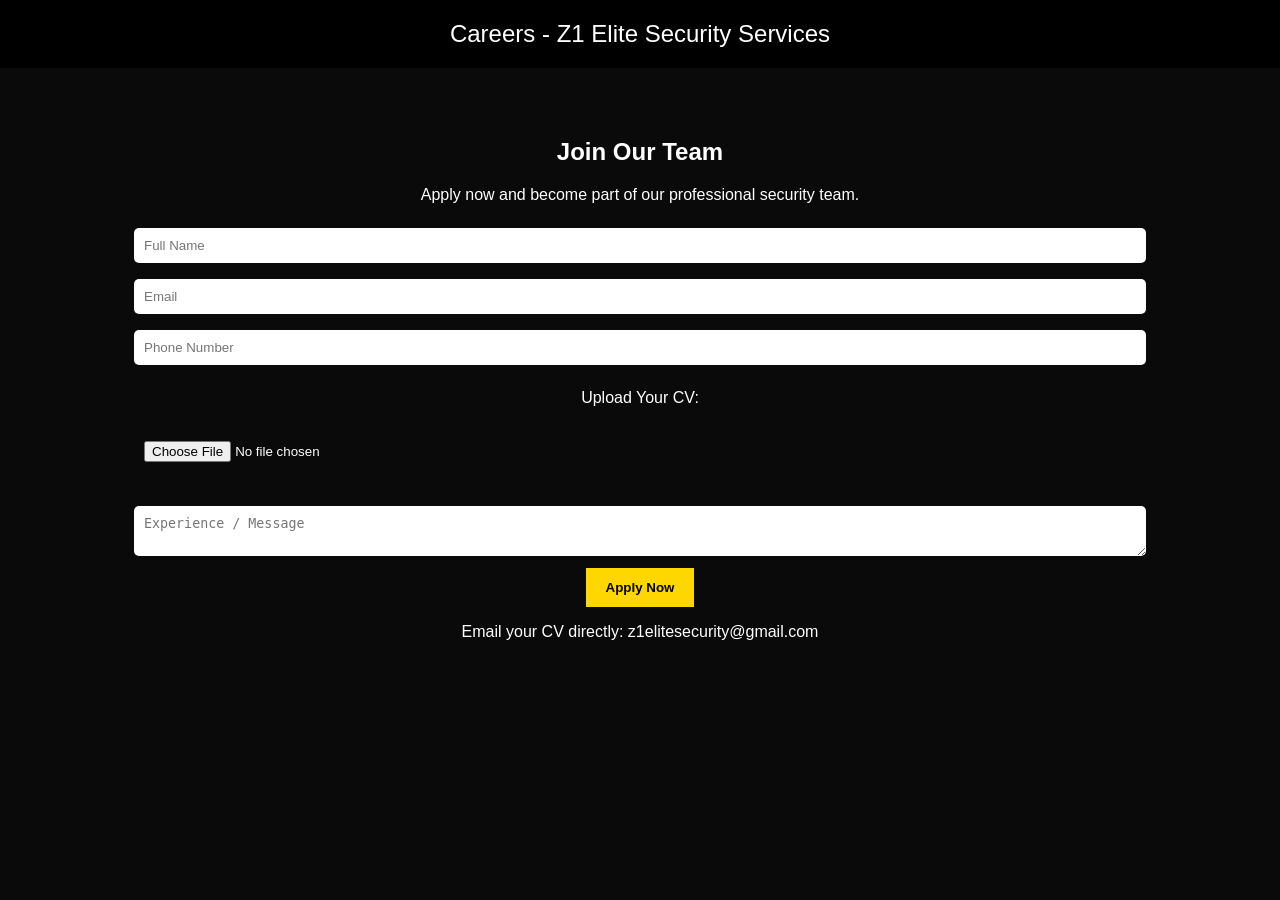
==== careers.html @ fc6fb358 "Create careers.html" ====
<!DOCTYPE html>
<html>
<head>
  <meta charset="UTF-8">
  <title>Careers - Z1 Elite Security</title>

  <style>
    body{
      margin:0;
      font-family: Arial;
      background:#0a0a0a;
      color:white;
      text-align:center;
    }

    header{
      padding:20px;
      background:black;
      font-size:24px;
    }

    .section{
      padding:50px 20px;
    }

    input, textarea{
      width:80%;
      padding:10px;
      margin:8px;
      border-radius:5px;
      border:none;
    }

    button{
      padding:12px 20px;
      background:gold;
      border:none;
      font-weight:bold;
      cursor:pointer;
    }
  </style>
</head>

<body>

<header>
  Careers - Z1 Elite Security Services
</header>

<div class="section">
  <h2>Join Our Team</h2>

  <p>Apply now and become part of our professional security team.</p>

  <form>
    <input type="text" placeholder="Full Name"><br>
    <input type="email" placeholder="Email"><br>
    <input type="text" placeholder="Phone Number"><br>
    
    <p>Upload Your CV:</p>
    <input type="file"><br><br>

    <textarea placeholder="Experience / Message"></textarea><br>

    <button type="submit">Apply Now</button>
  </form>

  <p>Email your CV directly: z1elitesecurity@gmail.com</p>
</div>

</body>
</html>
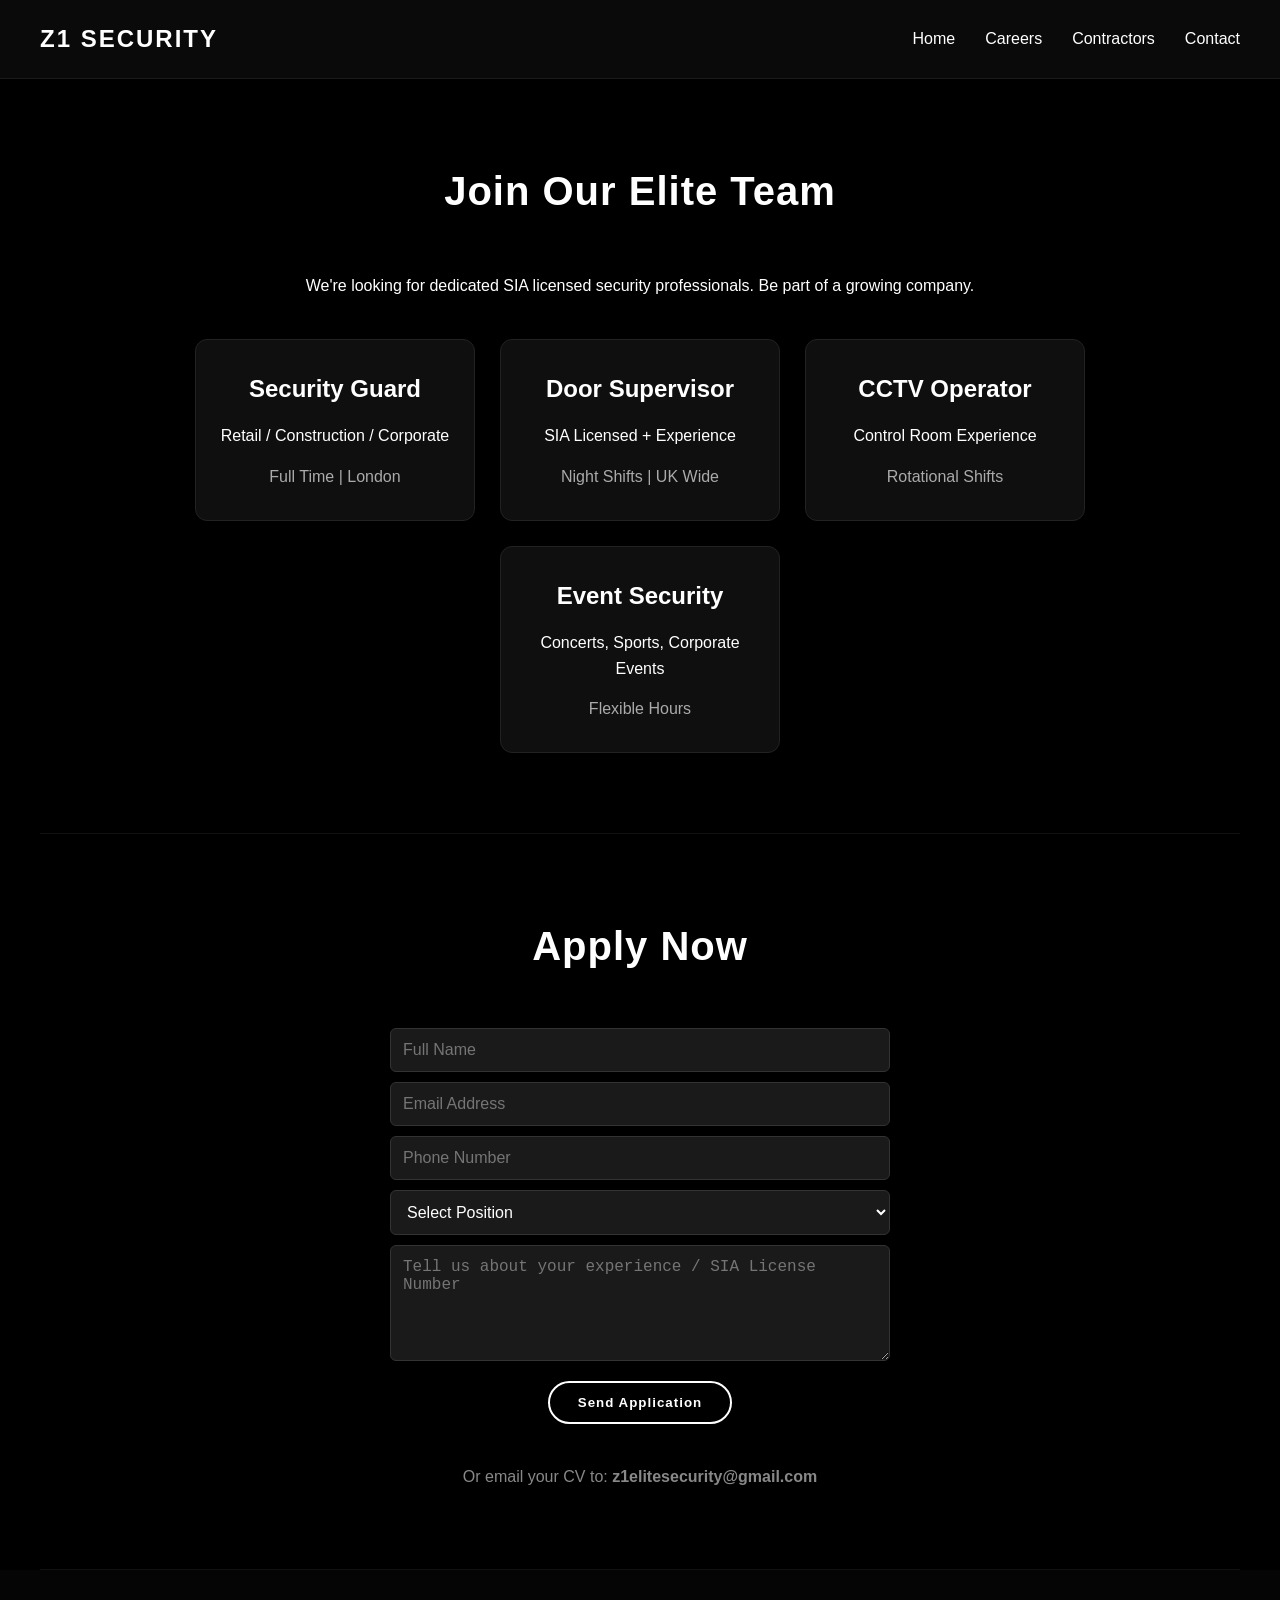
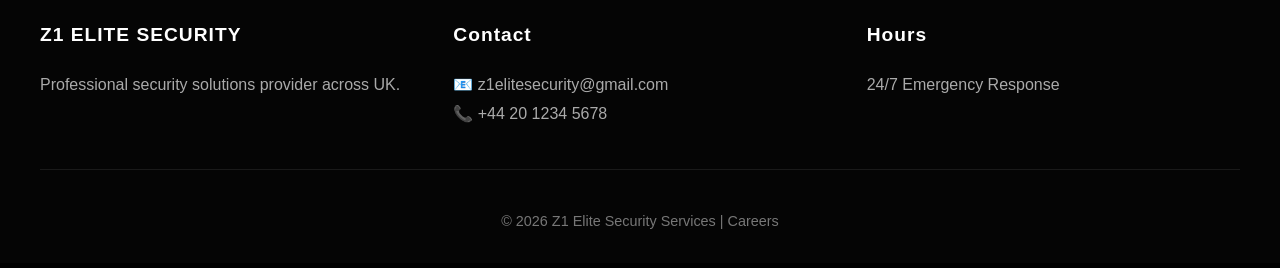
==== commit a3b47c93: "Create careers.html" ====
--- a/careers.html
+++ b/careers.html
@@ -1,72 +1,89 @@
 <!DOCTYPE html>
-<html>
+<html lang="en">
 <head>
   <meta charset="UTF-8">
-  <title>Careers - Z1 Elite Security</title>
-
-  <style>
-    body{
-      margin:0;
-      font-family: Arial;
-      background:#0a0a0a;
-      color:white;
-      text-align:center;
-    }
-
-    header{
-      padding:20px;
-      background:black;
-      font-size:24px;
-    }
-
-    .section{
-      padding:50px 20px;
-    }
-
-    input, textarea{
-      width:80%;
-      padding:10px;
-      margin:8px;
-      border-radius:5px;
-      border:none;
-    }
-
-    button{
-      padding:12px 20px;
-      background:gold;
-      border:none;
-      font-weight:bold;
-      cursor:pointer;
-    }
-  </style>
+  <meta name="viewport" content="width=device-width, initial-scale=1.0">
+  <title>Careers | Z1 Elite Security</title>
+  <link rel="icon" href="logo.png">
+  <link rel="stylesheet" href="style.css">
 </head>
-
 <body>
 
-<header>
-  Careers - Z1 Elite Security Services
-</header>
+<nav>
+  <div class="logo-text">Z1 SECURITY</div>
+  <ul>
+    <li><a href="index.html">Home</a></li>
+    <li><a href="careers.html">Careers</a></li>
+    <li><a href="contractors.html">Contractors</a></li>
+    <li><a href="contact.html">Contact</a></li>
+  </ul>
+</nav>
 
 <div class="section">
-  <h2>Join Our Team</h2>
+  <h2>Join Our Elite Team</h2>
+  <p style="max-width: 700px; margin: 0 auto 40px auto;">We're looking for dedicated SIA licensed security professionals. Be part of a growing company.</p>
 
-  <p>Apply now and become part of our professional security team.</p>
-
-  <form>
-    <input type="text" placeholder="Full Name"><br>
-    <input type="email" placeholder="Email"><br>
-    <input type="text" placeholder="Phone Number"><br>
-    
-    <p>Upload Your CV:</p>
-    <input type="file"><br><br>
-
-    <textarea placeholder="Experience / Message"></textarea><br>
-
-    <button type="submit">Apply Now</button>
-  </form>
-
-  <p>Email your CV directly: z1elitesecurity@gmail.com</p>
+  <div class="services-grid">
+    <div class="service-card">
+      <h3>Security Guard</h3>
+      <p>Retail / Construction / Corporate</p>
+      <p style="margin-top: 15px; color: #aaa;">Full Time | London</p>
+    </div>
+    <div class="service-card">
+      <h3>Door Supervisor</h3>
+      <p>SIA Licensed + Experience</p>
+      <p style="margin-top: 15px; color: #aaa;">Night Shifts | UK Wide</p>
+    </div>
+    <div class="service-card">
+      <h3>CCTV Operator</h3>
+      <p>Control Room Experience</p>
+      <p style="margin-top: 15px; color: #aaa;">Rotational Shifts</p>
+    </div>
+    <div class="service-card">
+      <h3>Event Security</h3>
+      <p>Concerts, Sports, Corporate Events</p>
+      <p style="margin-top: 15px; color: #aaa;">Flexible Hours</p>
+    </div>
+  </div>
 </div>
 
+<div class="section">
+  <h2>Apply Now</h2>
+  <form action="mailto:z1elitesecurity@gmail.com" method="post" enctype="text/plain">
+    <input type="text" name="fullname" placeholder="Full Name" required>
+    <input type="email" name="email" placeholder="Email Address" required>
+    <input type="tel" name="phone" placeholder="Phone Number" required>
+    <select name="position" required>
+      <option value="">Select Position</option>
+      <option>Security Guard</option>
+      <option>Door Supervisor</option>
+      <option>CCTV Operator</option>
+      <option>Event Security</option>
+    </select>
+    <textarea name="message" rows="5" placeholder="Tell us about your experience / SIA License Number" required></textarea>
+    <button type="submit" class="btn">Send Application</button>
+  </form>
+  <p style="margin-top: 30px; color: #888;">Or email your CV to: <strong>z1elitesecurity@gmail.com</strong></p>
+</div>
+
+<footer>
+  <div class="footer-content">
+    <div class="footer-column">
+      <h4>Z1 ELITE SECURITY</h4>
+      <p>Professional security solutions provider across UK.</p>
+    </div>
+    <div class="footer-column">
+      <h4>Contact</h4>
+      <p>📧 z1elitesecurity@gmail.com</p>
+      <p>📞 +44 20 1234 5678</p>
+    </div>
+    <div class="footer-column">
+      <h4>Hours</h4>
+      <p>24/7 Emergency Response</p>
+    </div>
+  </div>
+  <div class="copyright">© 2026 Z1 Elite Security Services | Careers</div>
+</footer>
+
 </body>
-</html>
+</html>
--- a/style.css
+++ b/style.css
@@ -0,0 +1,226 @@
+/* style.css - Professional Black & White Theme */
+
+* {
+  margin: 0;
+  padding: 0;
+  box-sizing: border-box;
+}
+
+body {
+  background: #000000;
+  color: #ffffff;
+  font-family: 'Segoe UI', Arial, sans-serif;
+  line-height: 1.6;
+}
+
+html {
+  scroll-behavior: smooth;
+}
+
+/* Navbar */
+nav {
+  display: flex;
+  justify-content: space-between;
+  align-items: center;
+  padding: 20px 40px;
+  background: #0a0a0a;
+  border-bottom: 1px solid #1a1a1a;
+  position: sticky;
+  top: 0;
+  z-index: 100;
+}
+
+nav .logo-text {
+  font-size: 1.5rem;
+  font-weight: bold;
+  letter-spacing: 2px;
+  color: #ffffff;
+}
+
+nav ul {
+  display: flex;
+  list-style: none;
+  gap: 30px;
+}
+
+nav ul li a {
+  color: #ffffff;
+  text-decoration: none;
+  font-weight: 500;
+  transition: 0.3s;
+}
+
+nav ul li a:hover {
+  color: #aaaaaa;
+}
+
+/* Buttons */
+.btn {
+  display: inline-block;
+  background: transparent;
+  color: white;
+  border: 2px solid white;
+  padding: 12px 28px;
+  margin: 10px;
+  text-decoration: none;
+  font-weight: bold;
+  letter-spacing: 1px;
+  transition: 0.3s;
+  border-radius: 40px;
+  cursor: pointer;
+}
+
+.btn:hover {
+  background: white;
+  color: black;
+}
+
+/* Sections */
+.section {
+  padding: 80px 40px;
+  max-width: 1200px;
+  margin: 0 auto;
+  text-align: center;
+  border-bottom: 1px solid #111;
+}
+
+.section h2 {
+  font-size: 2.5rem;
+  margin-bottom: 50px;
+  letter-spacing: 1px;
+}
+
+.section h3 {
+  font-size: 1.5rem;
+  margin-bottom: 15px;
+}
+
+/* Cards Grid */
+.services-grid, .team-grid {
+  display: flex;
+  flex-wrap: wrap;
+  justify-content: center;
+  gap: 25px;
+}
+
+.service-card, .team-card {
+  background: #0f0f0f;
+  padding: 30px 20px;
+  width: 280px;
+  border-radius: 12px;
+  border: 1px solid #222;
+  transition: 0.3s;
+}
+
+.service-card:hover, .team-card:hover {
+  transform: translateY(-5px);
+  background: #141414;
+}
+
+/* Forms */
+input, textarea, select {
+  width: 80%;
+  max-width: 500px;
+  padding: 12px;
+  margin: 10px auto;
+  background: #1a1a1a;
+  border: 1px solid #333;
+  color: white;
+  border-radius: 6px;
+  font-size: 1rem;
+  display: block;
+}
+
+input:focus, textarea:focus {
+  outline: none;
+  border-color: #666;
+}
+
+/* Footer */
+footer {
+  background: #050505;
+  padding: 50px 40px 30px;
+}
+
+.footer-content {
+  max-width: 1200px;
+  margin: 0 auto;
+  display: flex;
+  flex-wrap: wrap;
+  justify-content: space-between;
+  gap: 40px;
+}
+
+.footer-column {
+  flex: 1;
+  min-width: 200px;
+}
+
+.footer-column h4 {
+  font-size: 1.2rem;
+  margin-bottom: 20px;
+  letter-spacing: 1px;
+}
+
+.footer-column p, .footer-column a {
+  color: #aaaaaa;
+  text-decoration: none;
+  line-height: 1.8;
+}
+
+.footer-column a:hover {
+  color: white;
+}
+
+.copyright {
+  text-align: center;
+  padding-top: 40px;
+  margin-top: 40px;
+  border-top: 1px solid #1a1a1a;
+  color: #777;
+  font-size: 0.9rem;
+}
+
+/* Two Columns Layout */
+.two-columns {
+  display: flex;
+  flex-wrap: wrap;
+  gap: 40px;
+  justify-content: center;
+  text-align: left;
+}
+
+.info-box {
+  background: #0f0f0f;
+  padding: 30px;
+  border-radius: 12px;
+  flex: 1;
+  min-width: 250px;
+  border: 1px solid #222;
+}
+
+.info-box ul {
+  list-style: none;
+}
+
+.info-box li {
+  margin: 12px 0;
+  color: #cccccc;
+}
+
+/* Responsive */
+@media (max-width: 800px) {
+  nav {
+    flex-direction: column;
+    gap: 15px;
+  }
+  .section h2 {
+    font-size: 1.8rem;
+  }
+  .section {
+    padding: 50px 20px;
+  }
+  input, textarea {
+    width: 95%;
+  }
+}
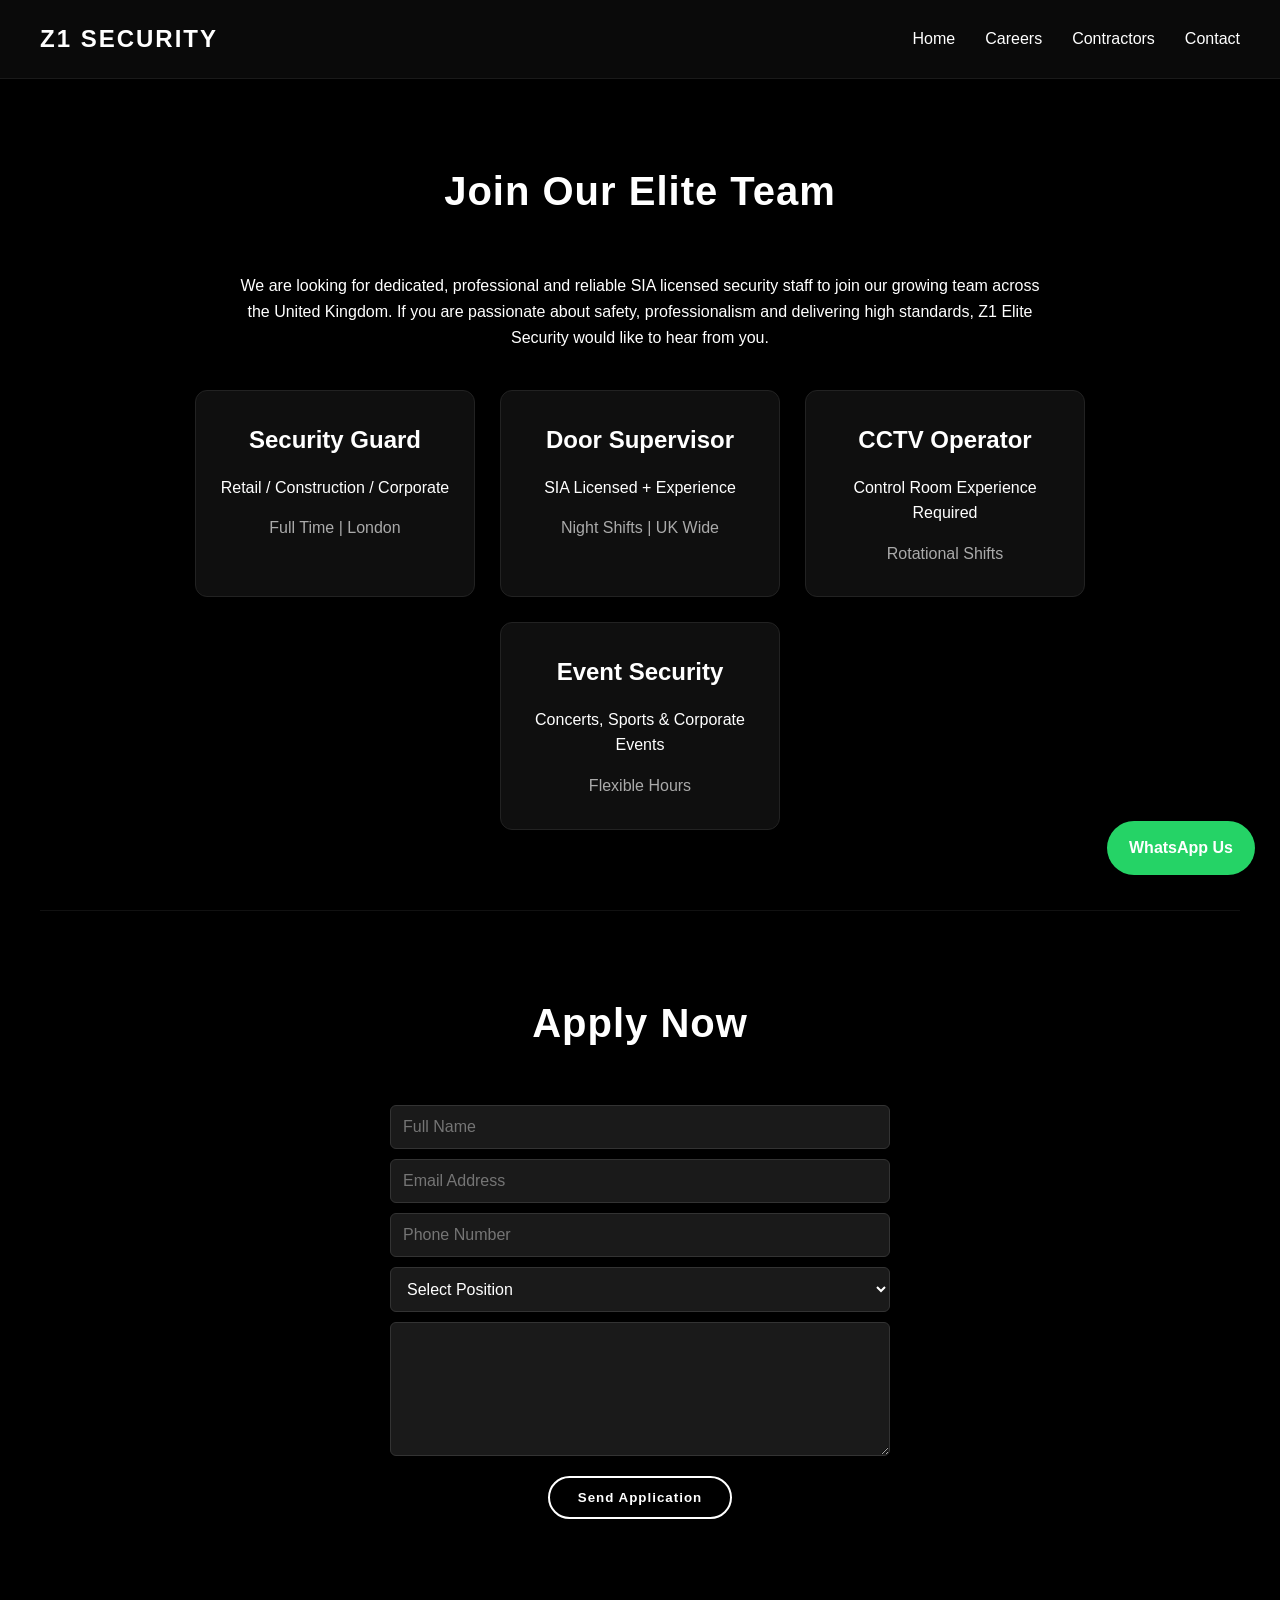
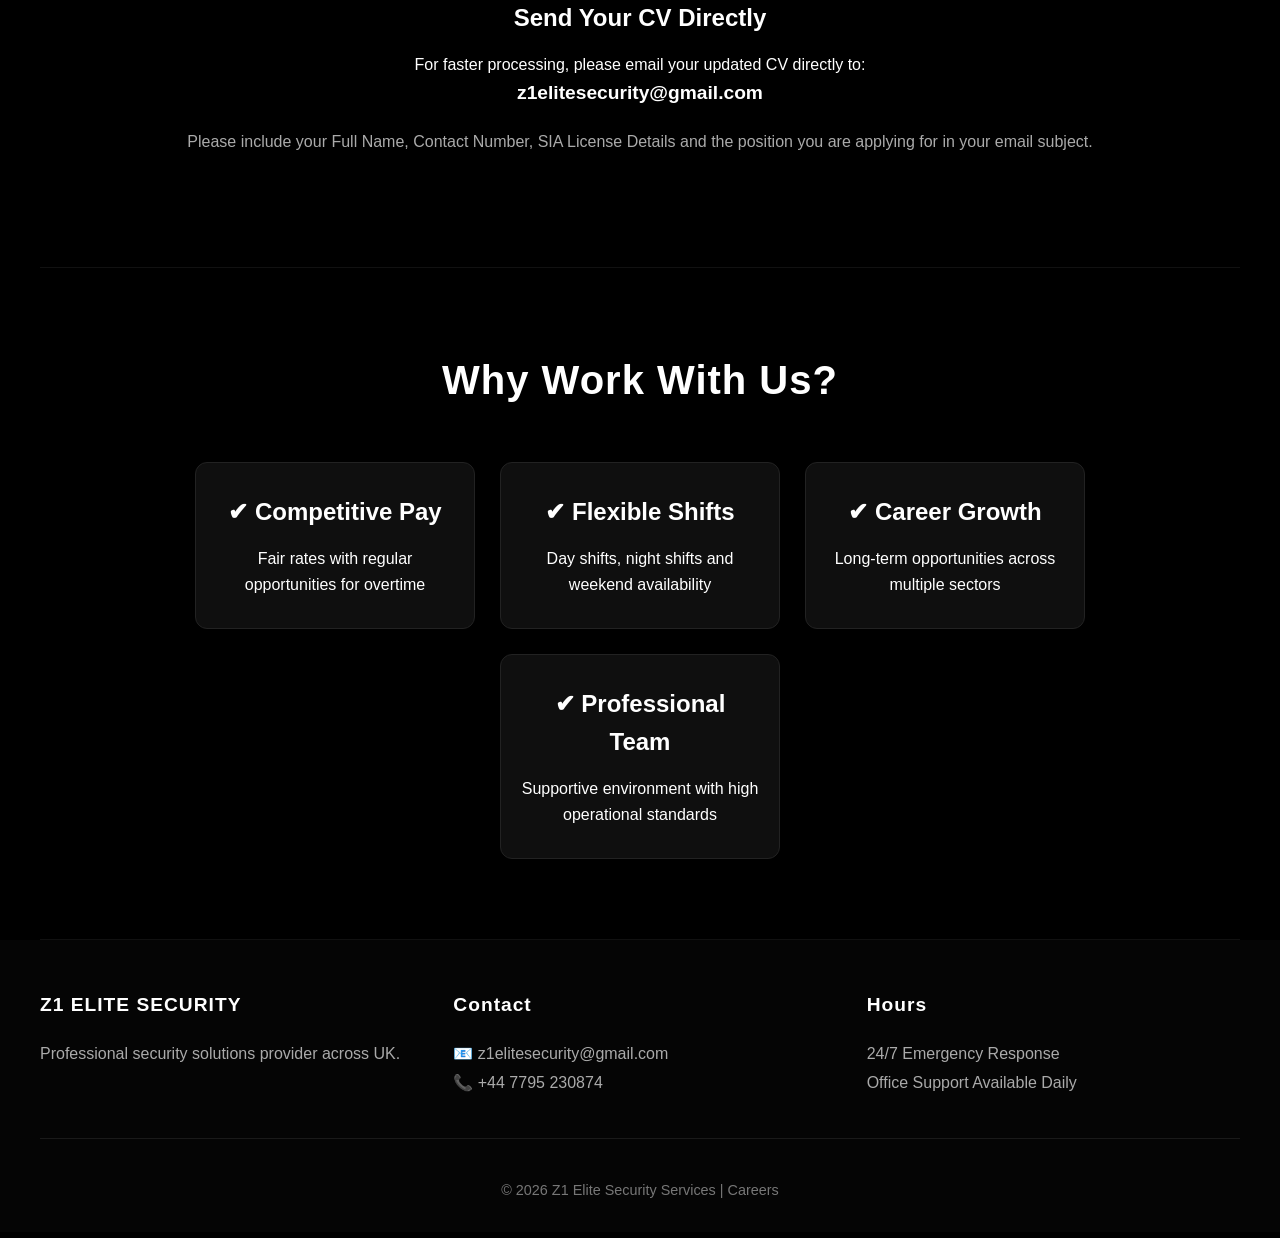
==== commit ecdae6f0: "Update careers.html" ====
--- a/careers.html
+++ b/careers.html
@@ -3,9 +3,48 @@
 <head>
   <meta charset="UTF-8">
   <meta name="viewport" content="width=device-width, initial-scale=1.0">
+
+  <!-- SEO Improved -->
   <title>Careers | Z1 Elite Security</title>
+  <meta name="description" content="Join Z1 Elite Security careers. Apply for Security Guard, CCTV Operator, Door Supervisor and Event Security roles across the UK. Send your CV today.">
+  <meta name="keywords" content="Z1 Elite Security Careers, Security Jobs UK, SIA Jobs London, Security Guard Jobs, CCTV Operator Jobs, Door Supervisor Jobs">
+  <meta name="robots" content="index, follow">
+
   <link rel="icon" href="logo.png">
   <link rel="stylesheet" href="style.css">
+
+  <style>
+    .cv-box {
+      margin-top: 40px;
+      padding: 30px;
+      border-radius: 12px;
+      text-align: center;
+    }
+
+    .cv-box h3 {
+      margin-bottom: 15px;
+    }
+
+    .career-note {
+      margin-top: 20px;
+      color: #aaa;
+      line-height: 1.8;
+    }
+
+    .whatsapp-btn {
+      position: fixed;
+      bottom: 25px;
+      right: 25px;
+      background: #25D366;
+      color: white;
+      padding: 14px 22px;
+      border-radius: 50px;
+      text-decoration: none;
+      font-weight: bold;
+      z-index: 9999;
+      box-shadow: 0 6px 18px rgba(0,0,0,0.25);
+    }
+  </style>
 </head>
 <body>
 
@@ -21,38 +60,52 @@
 
 <div class="section">
   <h2>Join Our Elite Team</h2>
-  <p style="max-width: 700px; margin: 0 auto 40px auto;">We're looking for dedicated SIA licensed security professionals. Be part of a growing company.</p>
+
+  <p style="max-width: 800px; margin: 0 auto 40px auto; text-align: center;">
+    We are looking for dedicated, professional and reliable SIA licensed security staff
+    to join our growing team across the United Kingdom. If you are passionate about safety,
+    professionalism and delivering high standards, Z1 Elite Security would like to hear from you.
+  </p>
 
   <div class="services-grid">
+
     <div class="service-card">
       <h3>Security Guard</h3>
       <p>Retail / Construction / Corporate</p>
       <p style="margin-top: 15px; color: #aaa;">Full Time | London</p>
     </div>
+
     <div class="service-card">
       <h3>Door Supervisor</h3>
       <p>SIA Licensed + Experience</p>
       <p style="margin-top: 15px; color: #aaa;">Night Shifts | UK Wide</p>
     </div>
+
     <div class="service-card">
       <h3>CCTV Operator</h3>
-      <p>Control Room Experience</p>
+      <p>Control Room Experience Required</p>
       <p style="margin-top: 15px; color: #aaa;">Rotational Shifts</p>
     </div>
+
     <div class="service-card">
       <h3>Event Security</h3>
-      <p>Concerts, Sports, Corporate Events</p>
+      <p>Concerts, Sports & Corporate Events</p>
       <p style="margin-top: 15px; color: #aaa;">Flexible Hours</p>
     </div>
+
   </div>
 </div>
 
 <div class="section">
   <h2>Apply Now</h2>
+
   <form action="mailto:z1elitesecurity@gmail.com" method="post" enctype="text/plain">
     <input type="text" name="fullname" placeholder="Full Name" required>
+
     <input type="email" name="email" placeholder="Email Address" required>
+
     <input type="tel" name="phone" placeholder="Phone Number" required>
+
     <select name="position" required>
       <option value="">Select Position</option>
       <option>Security Guard</option>
@@ -60,30 +113,95 @@
       <option>CCTV Operator</option>
       <option>Event Security</option>
     </select>
-    <textarea name="message" rows="5" placeholder="Tell us about your experience / SIA License Number" required></textarea>
+
+    <textarea 
+      name="message" 
+      rows="6" 
+      placeholder="Tell us about your experience, SIA License Number, availability and previous security roles"
+      required>
+    </textarea>
+
     <button type="submit" class="btn">Send Application</button>
   </form>
-  <p style="margin-top: 30px; color: #888;">Or email your CV to: <strong>z1elitesecurity@gmail.com</strong></p>
+
+  <!-- CV Section -->
+  <div class="cv-box">
+    <h3>Send Your CV Directly</h3>
+
+    <p>
+      For faster processing, please email your updated CV directly to:
+    </p>
+
+    <p style="font-size: 1.2rem; font-weight: bold;">
+      z1elitesecurity@gmail.com
+    </p>
+
+    <p class="career-note">
+      Please include your Full Name, Contact Number, SIA License Details
+      and the position you are applying for in your email subject.
+    </p>
+  </div>
+</div>
+
+<div class="section">
+  <h2>Why Work With Us?</h2>
+
+  <div class="services-grid">
+
+    <div class="service-card">
+      <h3>✔ Competitive Pay</h3>
+      <p>Fair rates with regular opportunities for overtime</p>
+    </div>
+
+    <div class="service-card">
+      <h3>✔ Flexible Shifts</h3>
+      <p>Day shifts, night shifts and weekend availability</p>
+    </div>
+
+    <div class="service-card">
+      <h3>✔ Career Growth</h3>
+      <p>Long-term opportunities across multiple sectors</p>
+    </div>
+
+    <div class="service-card">
+      <h3>✔ Professional Team</h3>
+      <p>Supportive environment with high operational standards</p>
+    </div>
+
+  </div>
 </div>
 
 <footer>
   <div class="footer-content">
+
     <div class="footer-column">
       <h4>Z1 ELITE SECURITY</h4>
       <p>Professional security solutions provider across UK.</p>
     </div>
+
     <div class="footer-column">
       <h4>Contact</h4>
       <p>📧 z1elitesecurity@gmail.com</p>
-      <p>📞 +44 20 1234 5678</p>
-    </div>
+      <p>📞 +44 7795 230874</p>
+    </div>
+
     <div class="footer-column">
       <h4>Hours</h4>
       <p>24/7 Emergency Response</p>
-    </div>
-  </div>
-  <div class="copyright">© 2026 Z1 Elite Security Services | Careers</div>
+      <p>Office Support Available Daily</p>
+    </div>
+
+  </div>
+
+  <div class="copyright">
+    © 2026 Z1 Elite Security Services | Careers
+  </div>
 </footer>
+
+<!-- WhatsApp Floating Button -->
+<a href="https://wa.me/447795230874" target="_blank" class="whatsapp-btn">
+  WhatsApp Us
+</a>
 
 </body>
 </html>
--- a/style.css
+++ b/style.css
@@ -191,7 +191,7 @@
 }
 
 .info-box {
-  background: #0f0f0f;
+  background: #000000;
   padding: 30px;
   border-radius: 12px;
   flex: 1;
@@ -205,7 +205,7 @@
 
 .info-box li {
   margin: 12px 0;
-  color: #cccccc;
+  color: #ffffff;
 }
 
 /* Responsive */
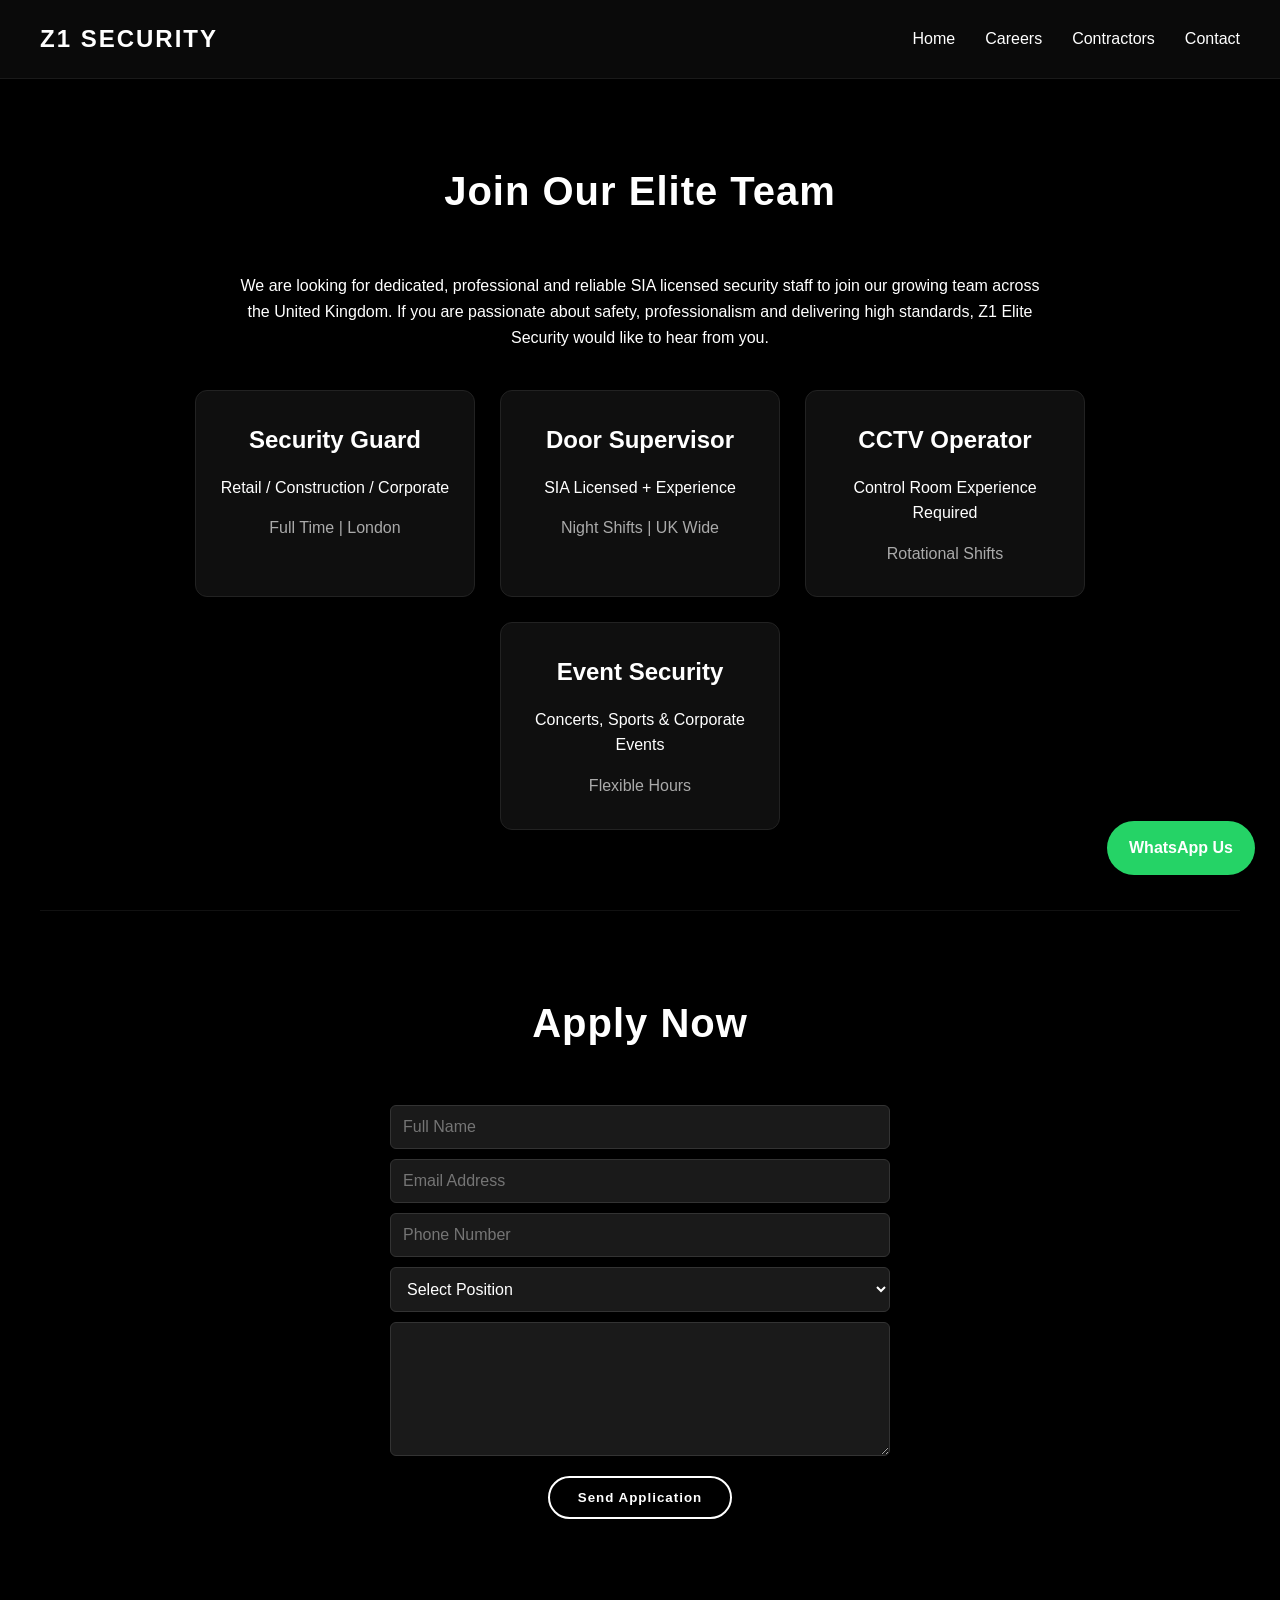
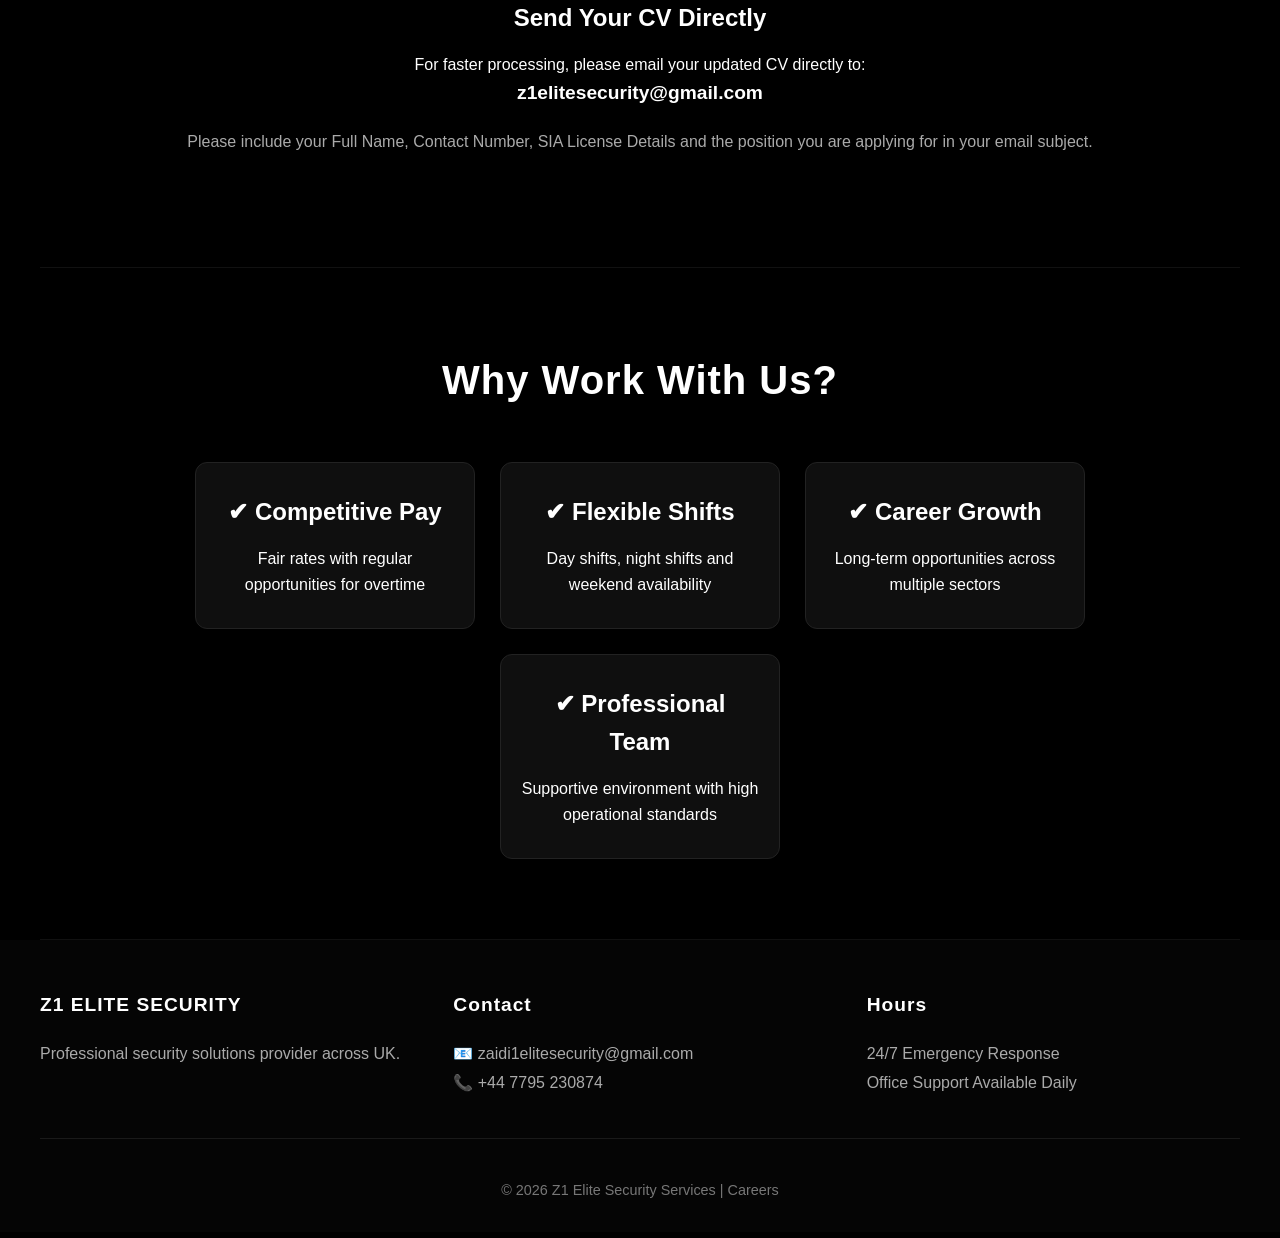
==== commit 85008cbf: "Update careers.html" ====
--- a/careers.html
+++ b/careers.html
@@ -99,7 +99,7 @@
 <div class="section">
   <h2>Apply Now</h2>
 
-  <form action="mailto:z1elitesecurity@gmail.com" method="post" enctype="text/plain">
+  <form action="mailto:zaidi1elitesecurity@gmail.com" method="post" enctype="text/plain">
     <input type="text" name="fullname" placeholder="Full Name" required>
 
     <input type="email" name="email" placeholder="Email Address" required>
@@ -181,7 +181,7 @@
 
     <div class="footer-column">
       <h4>Contact</h4>
-      <p>📧 z1elitesecurity@gmail.com</p>
+      <p>📧 zaidi1elitesecurity@gmail.com</p>
       <p>📞 +44 7795 230874</p>
     </div>
 
@@ -204,4 +204,4 @@
 </a>
 
 </body>
-</html>+</html>
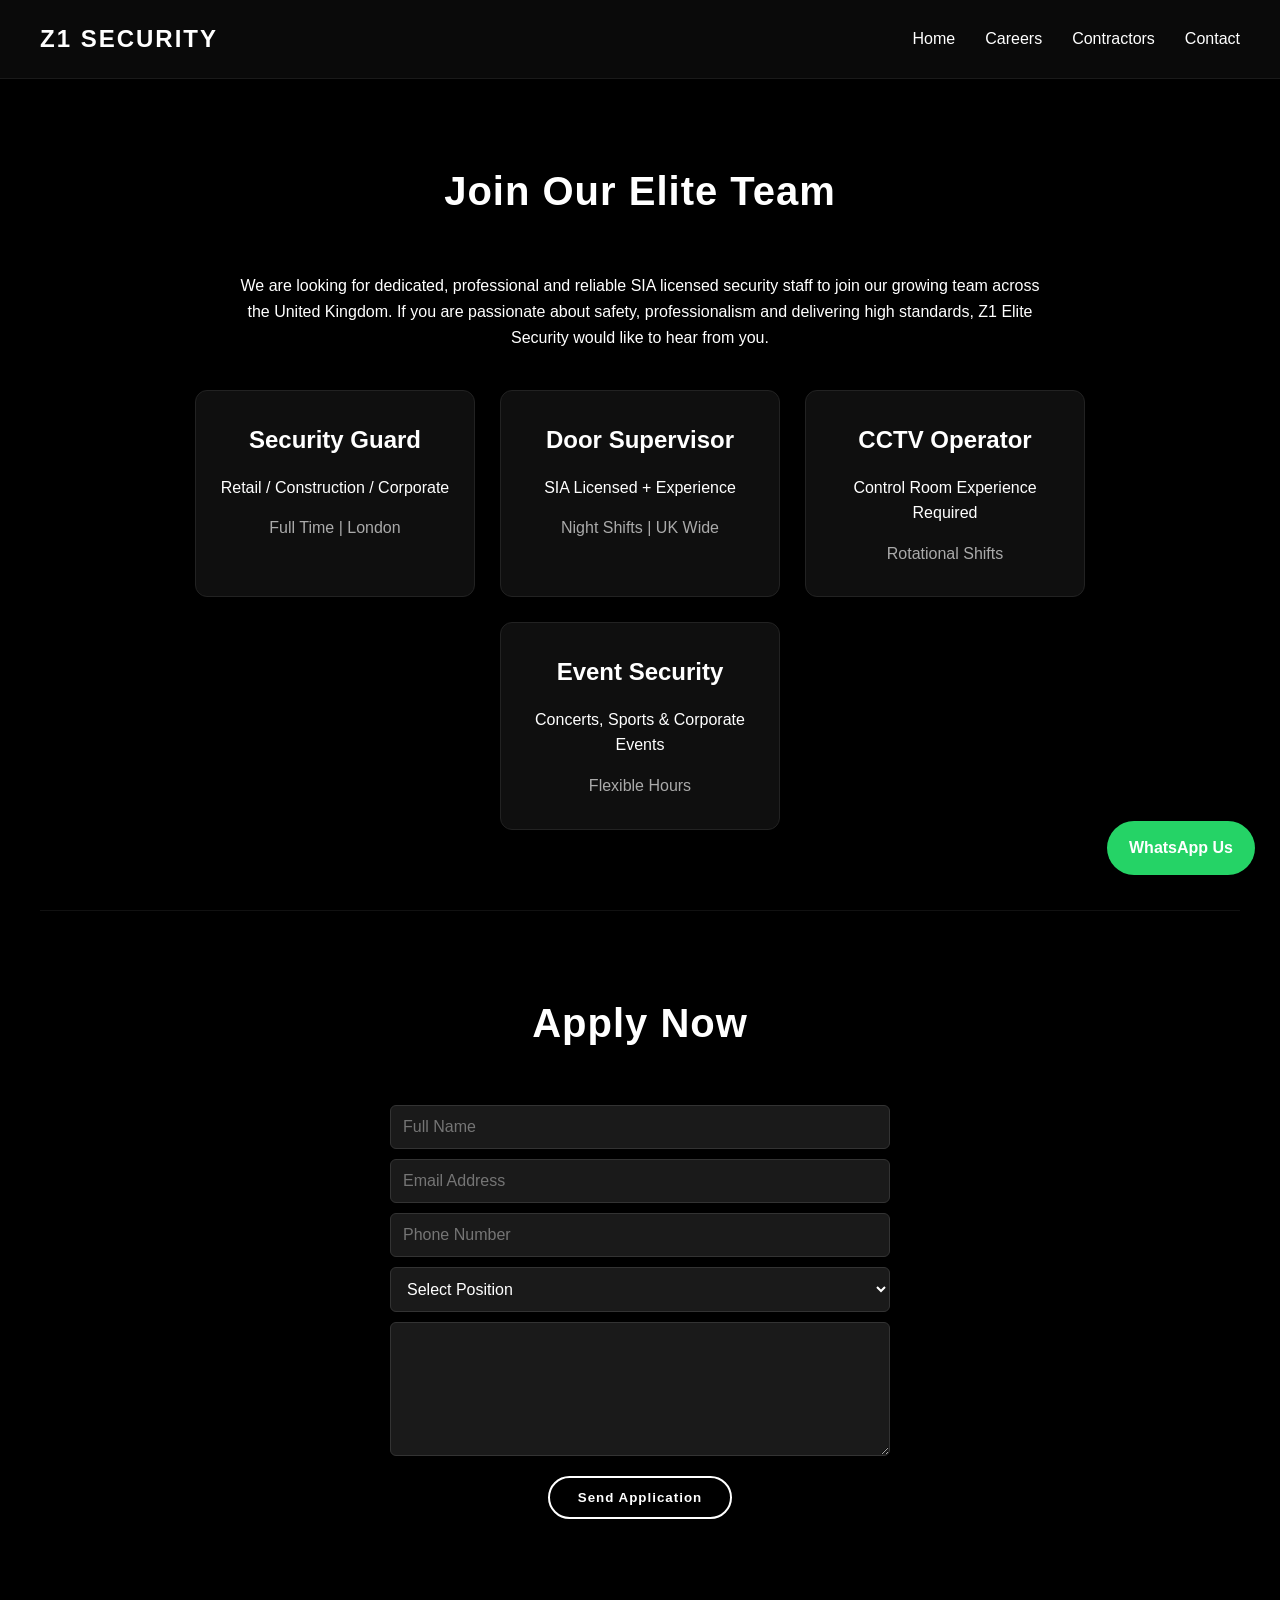
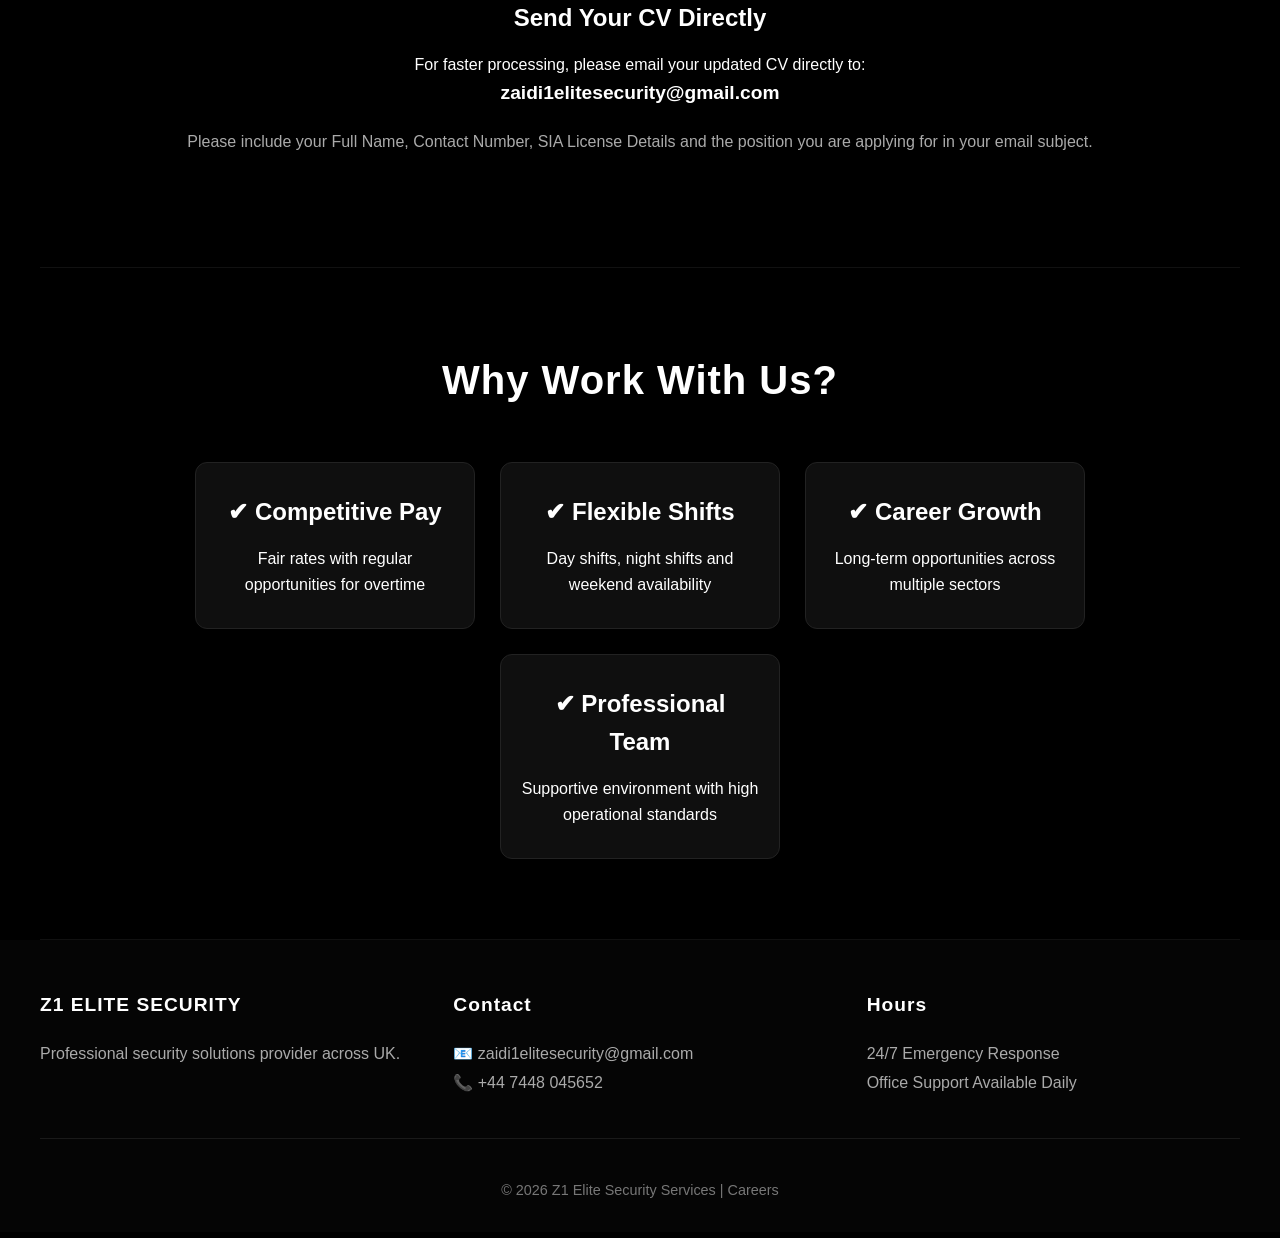
==== commit 89de6a5d: "Update careers.html" ====
--- a/careers.html
+++ b/careers.html
@@ -133,7 +133,7 @@
     </p>
 
     <p style="font-size: 1.2rem; font-weight: bold;">
-      z1elitesecurity@gmail.com
+      zaidi1elitesecurity@gmail.com
     </p>
 
     <p class="career-note">
@@ -182,7 +182,7 @@
     <div class="footer-column">
       <h4>Contact</h4>
       <p>📧 zaidi1elitesecurity@gmail.com</p>
-      <p>📞 +44 7795 230874</p>
+      <p>📞 +44 7448 045652</p>
     </div>
 
     <div class="footer-column">
@@ -199,7 +199,7 @@
 </footer>
 
 <!-- WhatsApp Floating Button -->
-<a href="https://wa.me/447795230874" target="_blank" class="whatsapp-btn">
+<a href="https://wa.me/447448045652" target="_blank" class="whatsapp-btn">
   WhatsApp Us
 </a>
 
